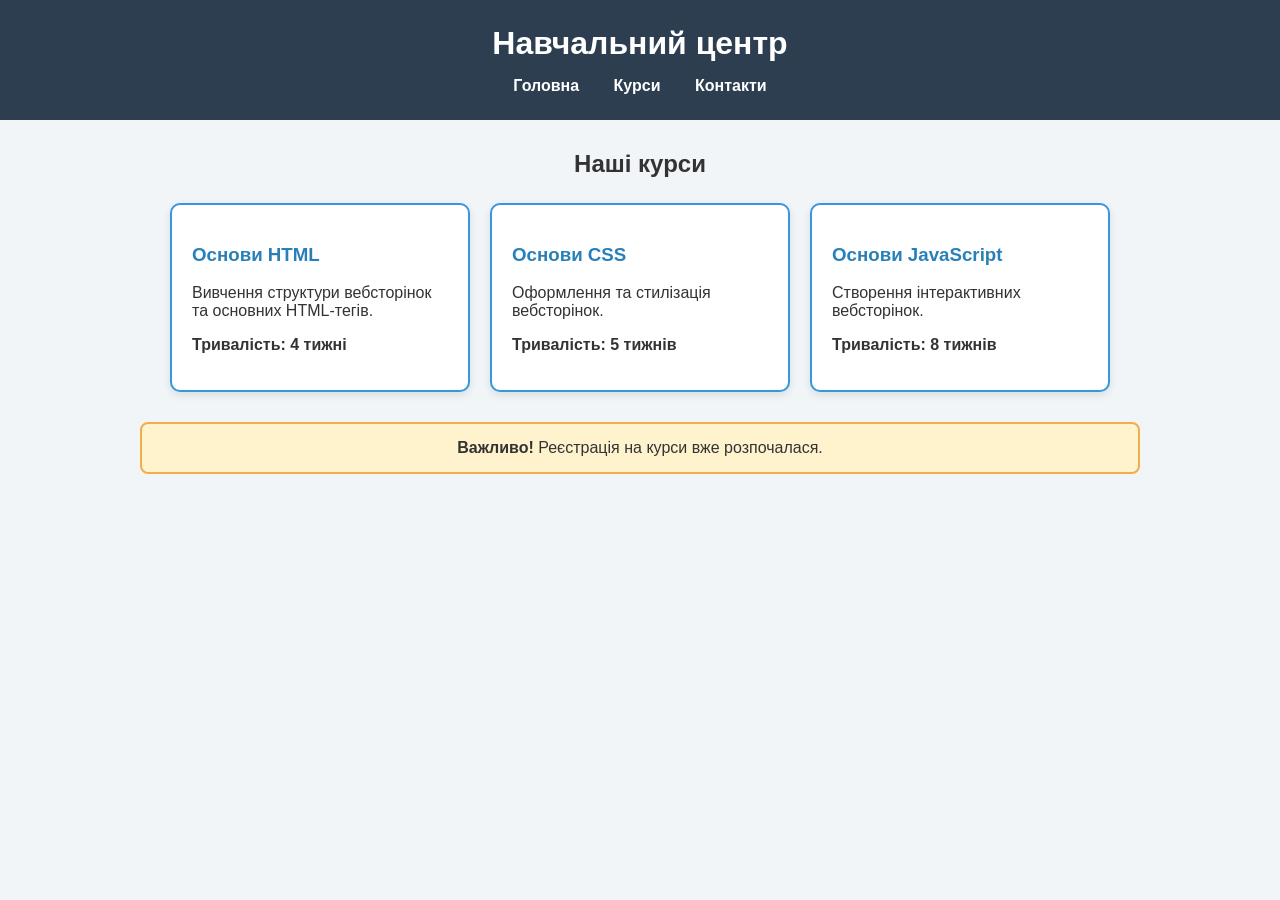
==== index.html @ c5b6ef7a "Add files via upload" ====
<!DOCTYPE html>
<html lang="uk">
<head>
    <meta charset="UTF-8">
    <meta name="viewport" content="width=device-width, initial-scale=1.0">
    <title>Навчальний центр</title>
    <link rel="stylesheet" href="style.css">
</head>
<body>

    <header>
        <h1>Навчальний центр</h1>

        <nav>
            <a href="#">Головна</a>
            <a href="#">Курси</a>
            <a href="#">Контакти</a>
        </nav>
    </header>

    <main>
        <h2>Наші курси</h2>

        <section class="courses">

            <div class="course-card">
                <h3>Основи HTML</h3>
                <p>Вивчення структури вебсторінок та основних HTML-тегів.</p>
                <p class="duration">Тривалість: 4 тижні</p>
            </div>

            <div class="course-card">
                <h3>Основи CSS</h3>
                <p>Оформлення та стилізація вебсторінок.</p>
                <p class="duration">Тривалість: 5 тижнів</p>
            </div>

            <div class="course-card">
                <h3>Основи JavaScript</h3>
                <p>Створення інтерактивних вебсторінок.</p>
                <p class="duration">Тривалість: 8 тижнів</p>
            </div>

        </section>

        <div id="important">
            <strong>Важливо!</strong> Реєстрація на курси вже розпочалася.
        </div>
    </main>

</body>
</html>
---- style.css ----
/* Загальні стилі */
body {
    font-family: Arial, sans-serif;
    background-color: #f2f5f8;
    margin: 0;
    padding: 0;
    color: #333;
}

/* Заголовок */
header {
    background-color: #2c3e50;
    color: white;
    text-align: center;
    padding: 25px;
}

h1 {
    margin: 0 0 15px;
}

/* Меню */
nav a {
    color: white;
    text-decoration: none;
    margin: 0 15px;
    font-weight: bold;
}

nav a:hover {
    text-decoration: underline;
}

/* Основна частина */
main {
    max-width: 1000px;
    margin: 30px auto;
    padding: 0 20px;
}

h2 {
    text-align: center;
    margin-bottom: 25px;
}

/* Картки курсів */
.courses {
    display: flex;
    gap: 20px;
    justify-content: center;
}

.course-card {
    background-color: white;
    border: 2px solid #3498db;
    border-radius: 10px;
    padding: 20px;
    width: 30%;
    box-sizing: border-box;
    box-shadow: 0 3px 8px rgba(0, 0, 0, 0.1);
}

.course-card h3 {
    color: #2980b9;
}

.duration {
    font-weight: bold;
}

/* Важливе повідомлення */
#important {
    background-color: #fff3cd;
    border: 2px solid #f0ad4e;
    padding: 15px;
    margin-top: 30px;
    text-align: center;
    border-radius: 8px;
}
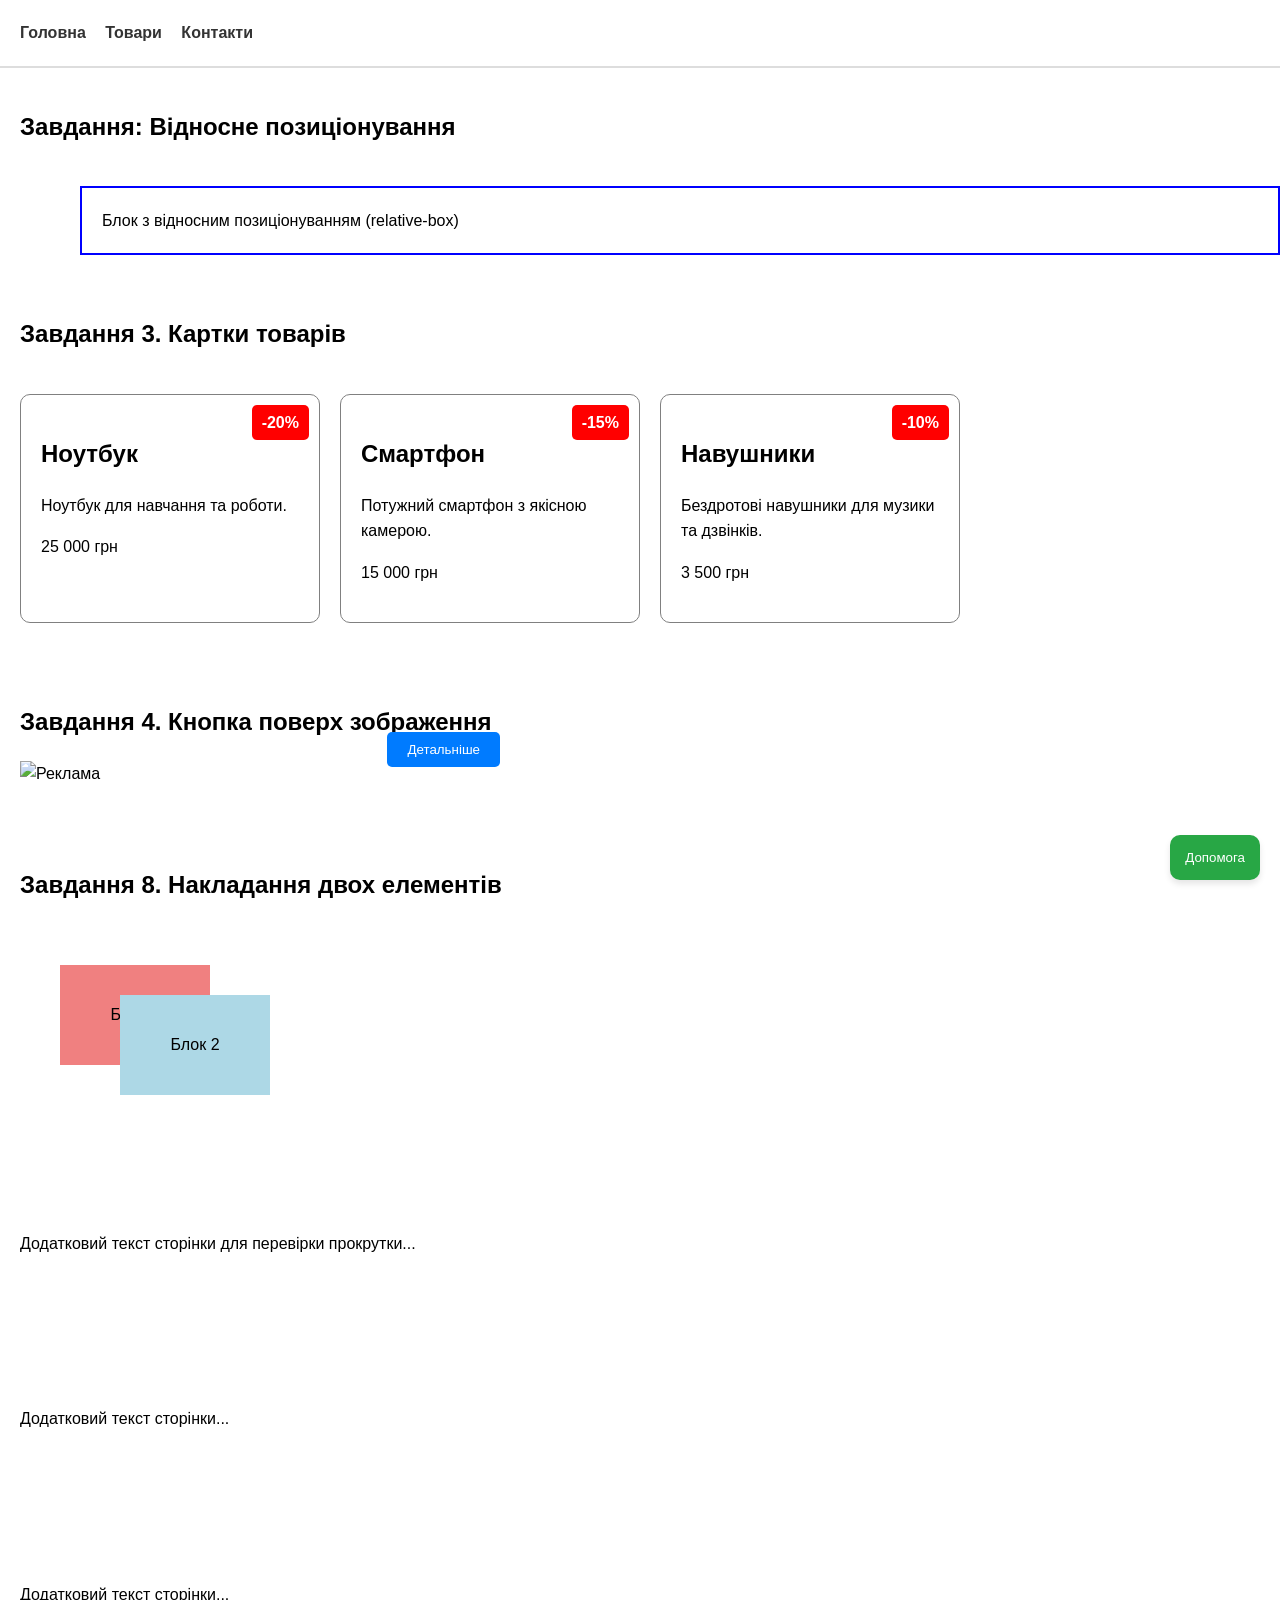
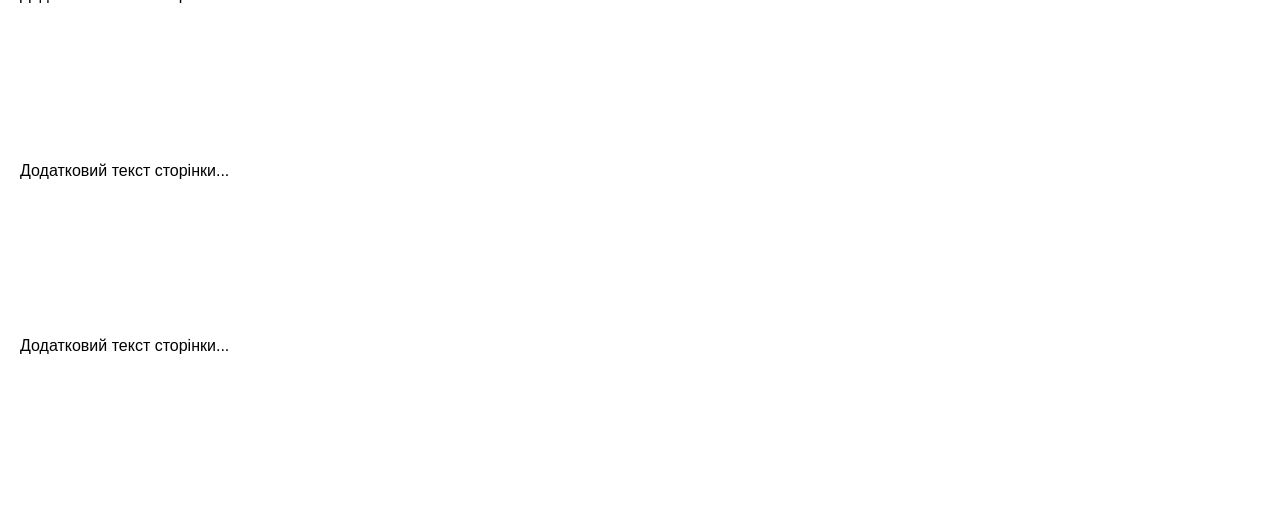
==== commit 71b92fc6: "Add files via upload" ====
--- a/index.html
+++ b/index.html
@@ -3,50 +3,85 @@
 <head>
     <meta charset="UTF-8">
     <meta name="viewport" content="width=device-width, initial-scale=1.0">
-    <title>Навчальний центр</title>
+    <title>Практична робота: Позиціонування в CSS</title>
     <link rel="stylesheet" href="style.css">
 </head>
 <body>
 
-    <header>
-        <h1>Навчальний центр</h1>
+    <!-- Завдання 6 та 7: Sticky Меню із z-index -->
+    <nav class="menu">
+        <a href="#">Головна</a>
+        <a href="#">Товари</a>
+        <a href="#">Контакти</a>
+    </nav>
 
-        <nav>
-            <a href="#">Головна</a>
-            <a href="#">Курси</a>
-            <a href="#">Контакти</a>
-        </nav>
-    </header>
+    <!-- Завдання з відносним позиціонуванням (relative-box) -->
+    <section>
+        <h2>Завдання: Відносне позиціонування</h2>
+        <div class="relative-box">
+            Блок з відносним позиціонуванням (relative-box)
+        </div>
+    </section>
 
-    <main>
-        <h2>Наші курси</h2>
-
-        <section class="courses">
-
-            <div class="course-card">
-                <h3>Основи HTML</h3>
-                <p>Вивчення структури вебсторінок та основних HTML-тегів.</p>
-                <p class="duration">Тривалість: 4 тижні</p>
+    <!-- Завдання 3 та 5: Картки товарів (relative + absolute) -->
+    <section>
+        <h2>Завдання 3. Картки товарів</h2>
+        <div class="products-container">
+            <!-- Картка 1: Ноутбук -->
+            <div class="product">
+                <span class="discount">-20%</span>
+                <h2>Ноутбук</h2>
+                <p>Ноутбук для навчання та роботи.</p>
+                <p class="price">25 000 грн</p>
             </div>
 
-            <div class="course-card">
-                <h3>Основи CSS</h3>
-                <p>Оформлення та стилізація вебсторінок.</p>
-                <p class="duration">Тривалість: 5 тижнів</p>
+            <!-- Картка 2: Смартфон -->
+            <div class="product">
+                <span class="discount">-15%</span>
+                <h2>Смартфон</h2>
+                <p>Потужний смартфон з якісною камерою.</p>
+                <p class="price">15 000 грн</p>
             </div>
 
-            <div class="course-card">
-                <h3>Основи JavaScript</h3>
-                <p>Створення інтерактивних вебсторінок.</p>
-                <p class="duration">Тривалість: 8 тижнів</p>
+            <!-- Картка 3: Навушники -->
+            <div class="product">
+                <span class="discount">-10%</span>
+                <h2>Навушники</h2>
+                <p>Бездротові навушники для музики та дзвінків.</p>
+                <p class="price">3 500 грн</p>
             </div>
+        </div>
+    </section>
 
-        </section>
+    <!-- Завдання 4: Кнопка поверх зображення -->
+    <section>
+        <h2>Завдання 4. Кнопка поверх зображення</h2>
+        <div class="banner">
+            <img src="https://via.placeholder.com/500x200" alt="Реклама">
+            <button class="banner-button">Детальніше</button>
+        </div>
+    </section>
 
-        <div id="important">
-            <strong>Важливо!</strong> Реєстрація на курси вже розпочалася.
+    <!-- Завдання 8: Накладання двох елементів (z-index) -->
+    <section>
+        <h2>Завдання 8. Накладання двох елементів</h2>
+        <div class="layers">
+            <div class="box1">Блок 1</div>
+            <div class="box2">Блок 2</div>
         </div>
-    </main>
+    </section>
+
+    <!-- Додатковий текст для створення прокручування (для перевірки position: sticky) -->
+    <section class="extra-content">
+        <p>Додатковий текст сторінки для перевірки прокрутки...</p>
+        <p>Додатковий текст сторінки...</p>
+        <p>Додатковий текст сторінки...</p>
+        <p>Додатковий текст сторінки...</p>
+        <p>Додатковий текст сторінки...</p>
+    </section>
+
+    <!-- Завдання 5: Фіксована кнопка (position: fixed) -->
+    <button class="help">Допомога</button>
 
 </body>
 </html>
--- a/style.css
+++ b/style.css
@@ -1,79 +1,141 @@
- /* Загальні стилі */
+ /* Загальні стилі для сторінки */
 body {
     font-family: Arial, sans-serif;
-    background-color: #f2f5f8;
     margin: 0;
     padding: 0;
-    color: #333;
+    line-height: 1.6;
 }
 
-/* Заголовок */
-header {
-    background-color: #2c3e50;
-    color: white;
-    text-align: center;
-    padding: 25px;
+section {
+    padding: 20px;
 }
 
-h1 {
-    margin: 0 0 15px;
+/* 1. Відносне позиціонування */
+.relative-box {
+    position: relative;
+    top: 20px;
+    left: 40px;
+    border: 2px solid blue;
+    padding: 20px;
+    margin: 20px;
 }
 
-/* Меню */
-nav a {
+/* 2. Завдання 3 та 5: Картки товарів */
+.products-container {
+    display: flex;
+    gap: 20px;
+    flex-wrap: wrap;
+}
+
+.product {
+    position: relative;
+    width: 300px;
+    border: 1px solid gray;
+    border-radius: 10px;
+    padding: 20px;
+    margin: 20px 0;
+    box-sizing: border-box;
+}
+
+.discount {
+    position: absolute;
+    top: 10px;
+    right: 10px;
+    background-color: red;
     color: white;
-    text-decoration: none;
-    margin: 0 15px;
+    padding: 5px 10px;
+    border-radius: 5px;
     font-weight: bold;
 }
 
-nav a:hover {
-    text-decoration: underline;
+/* 3. Завдання 4: Баннер з кнопкою */
+.banner {
+    position: relative;
+    width: 500px;
+    margin: 20px 0;
 }
 
-/* Основна частина */
-main {
-    max-width: 1000px;
-    margin: 30px auto;
-    padding: 0 20px;
+.banner img {
+    width: 100%;
+    display: block;
 }
 
-h2 {
-    text-align: center;
-    margin-bottom: 25px;
+.banner-button {
+    position: absolute;
+    right: 20px;
+    bottom: 20px;
+    padding: 10px 20px;
+    background-color: #007bff;
+    color: white;
+    border: none;
+    border-radius: 5px;
+    cursor: pointer;
 }
 
-/* Картки курсів */
-.courses {
+/* 4. Завдання 5: Фіксована кнопка "Допомога" */
+.help {
+    position: fixed;
+    right: 20px;
+    bottom: 20px;
+    padding: 15px;
+    border: none;
+    border-radius: 10px;
+    background-color: #28a745;
+    color: white;
+    cursor: pointer;
+    box-shadow: 0 4px 6px rgba(0,0,0,0.1);
+}
+
+/* 5. Завдання 6 та 7: Навігаційне меню (sticky + z-index) */
+.menu {
+    position: sticky;
+    top: 0;
+    background-color: white;
+    padding: 20px;
+    border-bottom: 2px solid #ddd;
+    z-index: 100;
+}
+
+.menu a {
+    margin-right: 15px;
+    text-decoration: none;
+    color: #333;
+    font-weight: bold;
+}
+
+/* 6. Завдання 8: Накладання двох елементів */
+.layers {
+    position: relative;
+    height: 250px;
+}
+
+.box1 {
+    position: absolute;
+    top: 40px;
+    left: 40px;
+    width: 150px;
+    height: 100px;
+    background-color: lightcoral;
+    z-index: 1;
     display: flex;
-    gap: 20px;
+    align-items: center;
     justify-content: center;
 }
 
-.course-card {
-    background-color: white;
-    border: 2px solid #3498db;
-    border-radius: 10px;
-    padding: 20px;
-    width: 30%;
-    box-sizing: border-box;
-    box-shadow: 0 3px 8px rgba(0, 0, 0, 0.1);
+.box2 {
+    position: absolute;
+    top: 70px;
+    left: 100px;
+    width: 150px;
+    height: 100px;
+    background-color: lightblue;
+    z-index: 2;
+    display: flex;
+    align-items: center;
+    justify-content: center;
 }
 
-.course-card h3 {
-    color: #2980b9;
-}
-
-.duration {
-    font-weight: bold;
-}
-
-/* Важливе повідомлення */
-#important {
-    background-color: #fff3cd;
-    border: 2px solid #f0ad4e;
-    padding: 15px;
-    margin-top: 30px;
-    text-align: center;
-    border-radius: 8px;
+/* Стилі для додаткового вмісту, щоб сторінка мала можливість прокрутки */
+.extra-content p {
+    margin-bottom: 150px;
 }
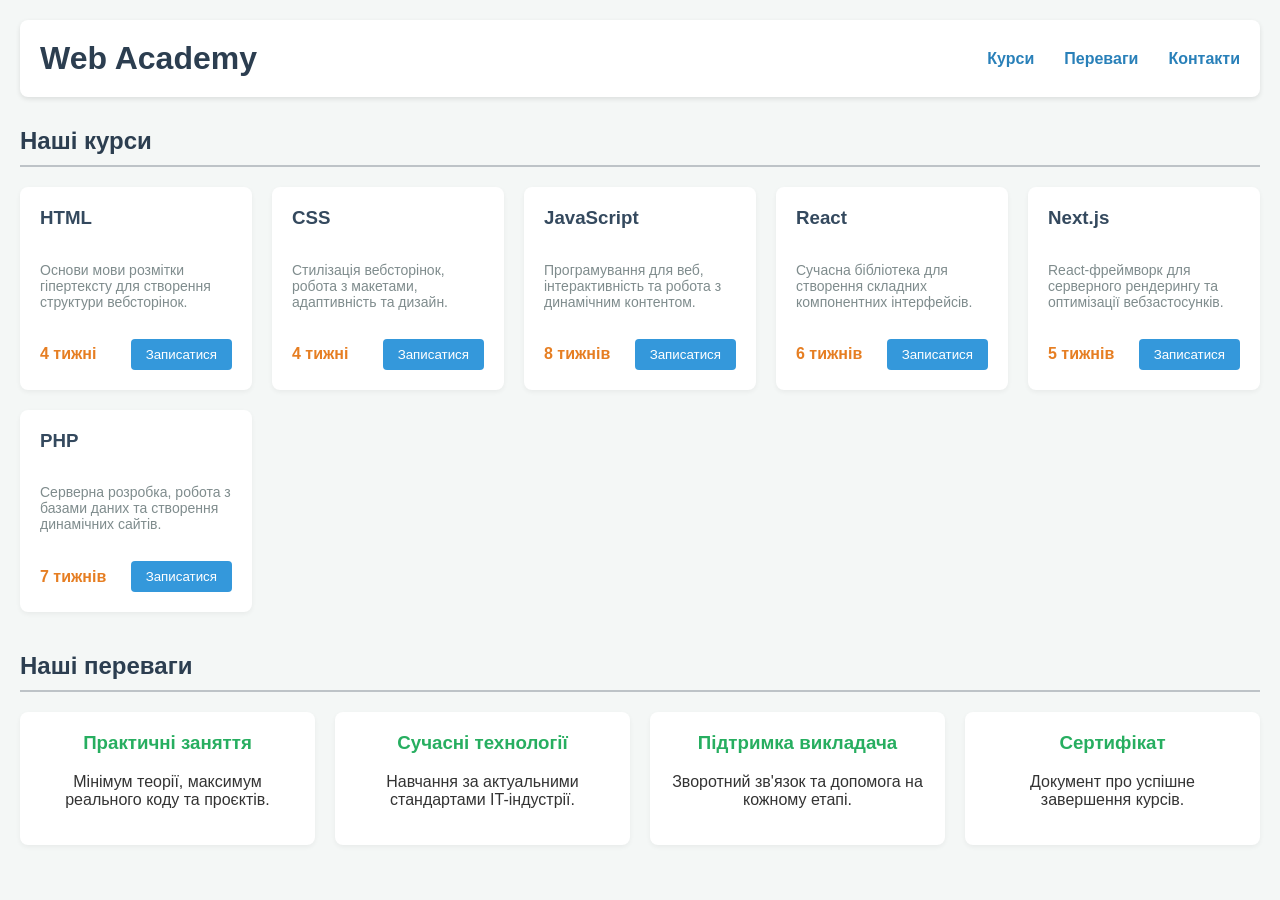
==== commit a2696044: "Add files via upload" ====
--- a/index.html
+++ b/index.html
@@ -3,85 +3,106 @@
 <head>
     <meta charset="UTF-8">
     <meta name="viewport" content="width=device-width, initial-scale=1.0">
-    <title>Практична робота: Позиціонування в CSS</title>
+    <title>Web Academy - Навчальний центр</title>
     <link rel="stylesheet" href="style.css">
 </head>
 <body>
+    <!-- Назва навчального центру та меню -->
+    <header>
+        <h1 class="logo">Web Academy</h1>
+        <nav>
+            <ul class="menu">
+                <li><a href="#courses">Курси</a></li>
+                <li><a href="#advantages">Переваги</a></li>
+                <li><a href="#contacts">Контакти</a></li>
+            </ul>
+        </nav>
+    </header>
 
-    <!-- Завдання 6 та 7: Sticky Меню із z-index -->
-    <nav class="menu">
-        <a href="#">Головна</a>
-        <a href="#">Товари</a>
-        <a href="#">Контакти</a>
-    </nav>
+    <main>
+        <!-- Блок «Наші курси» -->
+        <section id="courses">
+            <h2>Наші курси</h2>
+            <div class="courses">
+                <!-- Картка 1 -->
+                <div class="course-card">
+                    <h3>HTML</h3>
+                    <p class="description">Основи мови розмітки гіпертексту для створення структури вебсторінок.</p>
+                    <div class="course-bottom">
+                        <span>4 тижні</span>
+                        <button>Записатися</button>
+                    </div>
+                </div>
+                <!-- Картка 2 -->
+                <div class="course-card">
+                    <h3>CSS</h3>
+                    <p class="description">Стилізація вебсторінок, робота з макетами, адаптивність та дизайн.</p>
+                    <div class="course-bottom">
+                        <span>4 тижні</span>
+                        <button>Записатися</button>
+                    </div>
+                </div>
+                <!-- Картка 3 -->
+                <div class="course-card">
+                    <h3>JavaScript</h3>
+                    <p class="description">Програмування для веб, інтерактивність та робота з динамічним контентом.</p>
+                    <div class="course-bottom">
+                        <span>8 тижнів</span>
+                        <button>Записатися</button>
+                    </div>
+                </div>
+                <!-- Картка 4 -->
+                <div class="course-card">
+                    <h3>React</h3>
+                    <p class="description">Сучасна бібліотека для створення складних компонентних інтерфейсів.</p>
+                    <div class="course-bottom">
+                        <span>6 тижнів</span>
+                        <button>Записатися</button>
+                    </div>
+                </div>
+                <!-- Картка 5 -->
+                <div class="course-card">
+                    <h3>Next.js</h3>
+                    <p class="description">React-фреймворк для серверного рендерингу та оптимізації вебзастосунків.</p>
+                    <div class="course-bottom">
+                        <span>5 тижнів</span>
+                        <button>Записатися</button>
+                    </div>
+                </div>
+                <!-- Картка 6 -->
+                <div class="course-card">
+                    <h3>PHP</h3>
+                    <p class="description">Серверна розробка, робота з базами даних та створення динамічних сайтів.</p>
+                    <div class="course-bottom">
+                        <span>7 тижнів</span>
+                        <button>Записатися</button>
+                    </div>
+                </div>
+            </div>
+        </section>
 
-    <!-- Завдання з відносним позиціонуванням (relative-box) -->
-    <section>
-        <h2>Завдання: Відносне позиціонування</h2>
-        <div class="relative-box">
-            Блок з відносним позиціонуванням (relative-box)
-        </div>
-    </section>
-
-    <!-- Завдання 3 та 5: Картки товарів (relative + absolute) -->
-    <section>
-        <h2>Завдання 3. Картки товарів</h2>
-        <div class="products-container">
-            <!-- Картка 1: Ноутбук -->
-            <div class="product">
-                <span class="discount">-20%</span>
-                <h2>Ноутбук</h2>
-                <p>Ноутбук для навчання та роботи.</p>
-                <p class="price">25 000 грн</p>
+        <!-- Блок «Наші переваги» -->
+        <section id="advantages">
+            <h2>Наші переваги</h2>
+            <div class="advantages">
+                <div class="advantage-item">
+                    <h3>Практичні заняття</h3>
+                    <p>Мінімум теорії, максимум реального коду та проєктів.</p>
+                </div>
+                <div class="advantage-item">
+                    <h3>Сучасні технології</h3>
+                    <p>Навчання за актуальними стандартами IT-індустрії.</p>
+                </div>
+                <div class="advantage-item">
+                    <h3>Підтримка викладача</h3>
+                    <p>Зворотний зв'язок та допомога на кожному етапі.</p>
+                </div>
+                <div class="advantage-item">
+                    <h3>Сертифікат</h3>
+                    <p>Документ про успішне завершення курсів.</p>
+                </div>
             </div>
-
-            <!-- Картка 2: Смартфон -->
-            <div class="product">
-                <span class="discount">-15%</span>
-                <h2>Смартфон</h2>
-                <p>Потужний смартфон з якісною камерою.</p>
-                <p class="price">15 000 грн</p>
-            </div>
-
-            <!-- Картка 3: Навушники -->
-            <div class="product">
-                <span class="discount">-10%</span>
-                <h2>Навушники</h2>
-                <p>Бездротові навушники для музики та дзвінків.</p>
-                <p class="price">3 500 грн</p>
-            </div>
-        </div>
-    </section>
-
-    <!-- Завдання 4: Кнопка поверх зображення -->
-    <section>
-        <h2>Завдання 4. Кнопка поверх зображення</h2>
-        <div class="banner">
-            <img src="https://via.placeholder.com/500x200" alt="Реклама">
-            <button class="banner-button">Детальніше</button>
-        </div>
-    </section>
-
-    <!-- Завдання 8: Накладання двох елементів (z-index) -->
-    <section>
-        <h2>Завдання 8. Накладання двох елементів</h2>
-        <div class="layers">
-            <div class="box1">Блок 1</div>
-            <div class="box2">Блок 2</div>
-        </div>
-    </section>
-
-    <!-- Додатковий текст для створення прокручування (для перевірки position: sticky) -->
-    <section class="extra-content">
-        <p>Додатковий текст сторінки для перевірки прокрутки...</p>
-        <p>Додатковий текст сторінки...</p>
-        <p>Додатковий текст сторінки...</p>
-        <p>Додатковий текст сторінки...</p>
-        <p>Додатковий текст сторінки...</p>
-    </section>
-
-    <!-- Завдання 5: Фіксована кнопка (position: fixed) -->
-    <button class="help">Допомога</button>
-
+        </section>
+    </main>
 </body>
 </html>
--- a/style.css
+++ b/style.css
@@ -1,141 +1,143 @@
- /* Загальні стилі для сторінки */
+ /* Загальні стилі */
 body {
     font-family: Arial, sans-serif;
     margin: 0;
-    padding: 0;
-    line-height: 1.6;
+    padding: 20px;
+    background-color: #f4f7f6;
+    color: #333;
 }
 
-section {
+header {
+    background: #fff;
     padding: 20px;
+    border-radius: 8px;
+    box-shadow: 0 2px 5px rgba(0,0,0,0.1);
+    margin-bottom: 30px;
+    display: flex;
+    justify-content: space-between;
+    align-items: center;
 }
 
-/* 1. Відносне позиціонування */
-.relative-box {
-    position: relative;
-    top: 20px;
-    left: 40px;
-    border: 2px solid blue;
-    padding: 20px;
-    margin: 20px;
+.logo {
+    margin: 0;
+    color: #2c3e50;
 }
 
-/* 2. Завдання 3 та 5: Картки товарів */
-.products-container {
+/* Меню через Flexbox */
+.menu {
     display: flex;
-    gap: 20px;
-    flex-wrap: wrap;
+    justify-content: center;
+    gap: 30px;
+    list-style: none;
+    margin: 0;
+    padding: 0;
 }
 
-.product {
-    position: relative;
-    width: 300px;
-    border: 1px solid gray;
-    border-radius: 10px;
-    padding: 20px;
-    margin: 20px 0;
-    box-sizing: border-box;
-}
-
-.discount {
-    position: absolute;
-    top: 10px;
-    right: 10px;
-    background-color: red;
-    color: white;
-    padding: 5px 10px;
-    border-radius: 5px;
+.menu a {
+    text-decoration: none;
+    color: #2980b9;
     font-weight: bold;
 }
 
-/* 3. Завдання 4: Баннер з кнопкою */
-.banner {
-    position: relative;
-    width: 500px;
-    margin: 20px 0;
+.menu a:hover {
+    color: #1abc9c;
 }
 
-.banner img {
-    width: 100%;
-    display: block;
+h2 {
+    color: #2c3e50;
+    border-bottom: 2px solid #bdc3c7;
+    padding-bottom: 10px;
 }
 
-.banner-button {
-    position: absolute;
-    right: 20px;
-    bottom: 20px;
-    padding: 10px 20px;
-    background-color: #007bff;
+/* Курси через CSS Grid (адаптивна сітка) */
+.courses {
+    display: grid;
+    grid-template-columns: repeat(auto-fit, minmax(230px, 1fr));
+    gap: 20px;
+    margin-bottom: 40px;
+}
+
+.course-card {
+    background: #fff;
+    padding: 20px;
+    border-radius: 8px;
+    box-shadow: 0 2px 5px rgba(0,0,0,0.05);
+    display: flex;
+    flex-direction: column;
+    justify-content: space-between;
+}
+
+.course-card h3 {
+    margin-top: 0;
+    color: #34495e;
+}
+
+.description {
+    color: #7f8c8d;
+    font-size: 14px;
+    flex-grow: 1;
+}
+
+/* Нижня частина картки курсу через Flexbox */
+.course-bottom {
+    display: flex;
+    justify-content: space-between;
+    align-items: center;
+    margin-top: 15px;
+}
+
+.course-bottom span {
+    font-weight: bold;
+    color: #e67e22;
+}
+
+.course-bottom button {
+    background: #3498db;
     color: white;
     border: none;
-    border-radius: 5px;
+    padding: 8px 15px;
+    border-radius: 4px;
     cursor: pointer;
+    transition: background 0.3s;
 }
 
-/* 4. Завдання 5: Фіксована кнопка "Допомога" */
-.help {
-    position: fixed;
-    right: 20px;
-    bottom: 20px;
-    padding: 15px;
-    border: none;
-    border-radius: 10px;
-    background-color: #28a745;
-    color: white;
-    cursor: pointer;
-    box-shadow: 0 4px 6px rgba(0,0,0,0.1);
+.course-bottom button:hover {
+    background: #2980b9;
 }
 
-/* 5. Завдання 6 та 7: Навігаційне меню (sticky + z-index) */
-.menu {
-    position: sticky;
-    top: 0;
-    background-color: white;
-    padding: 20px;
-    border-bottom: 2px solid #ddd;
-    z-index: 100;
+/* Блок «Наші переваги» через CSS Grid (4 колонки) */
+.advantages {
+    display: grid;
+    grid-template-columns: repeat(4, 1fr);
+    gap: 20px;
 }
 
-.menu a {
-    margin-right: 15px;
-    text-decoration: none;
-    color: #333;
-    font-weight: bold;
+.advantage-item {
+    background: #fff;
+    padding: 20px;
+    border-radius: 8px;
+    box-shadow: 0 2px 5px rgba(0,0,0,0.05);
+    text-align: center;
 }
 
-/* 6. Завдання 8: Накладання двох елементів */
-.layers {
-    position: relative;
-    height: 250px;
+.advantage-item h3 {
+    color: #27ae60;
+    margin-top: 0;
 }
 
-.box1 {
-    position: absolute;
-    top: 40px;
-    left: 40px;
-    width: 150px;
-    height: 100px;
-    background-color: lightcoral;
-    z-index: 1;
-    display: flex;
-    align-items: center;
-    justify-content: center;
+/* Адаптивність для менших екранів */
+@media (max-width: 768px) {
+    .advantages {
+        grid-template-columns: repeat(2, 1fr);
+    }
 }
 
-.box2 {
-    position: absolute;
-    top: 70px;
-    left: 100px;
-    width: 150px;
-    height: 100px;
-    background-color: lightblue;
-    z-index: 2;
-    display: flex;
-    align-items: center;
-    justify-content: center;
-}
-
-/* Стилі для додаткового вмісту, щоб сторінка мала можливість прокрутки */
-.extra-content p {
-    margin-bottom: 150px;
+@media (max-width: 480px) {
+    .advantages {
+        grid-template-columns: 1fr;
+    }
+    header {
+        flex-direction: column;
+        gap: 15px;
+    }
 }
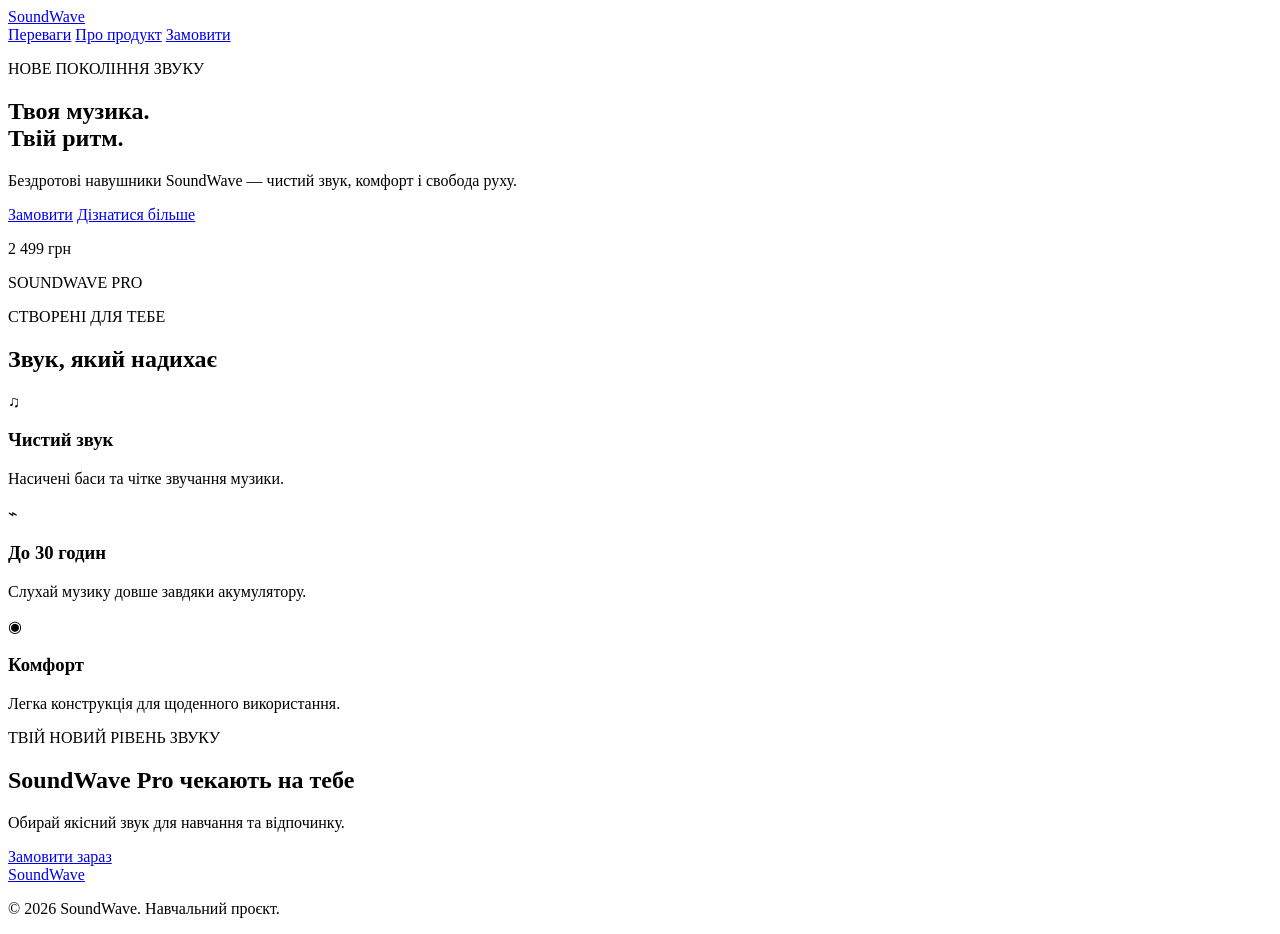
==== commit 8a015716: "Add files via upload" ====
--- a/index.html
+++ b/index.html
@@ -3,106 +3,96 @@
 <head>
     <meta charset="UTF-8">
     <meta name="viewport" content="width=device-width, initial-scale=1.0">
-    <title>Web Academy - Навчальний центр</title>
-    <link rel="stylesheet" href="style.css">
+    <title>SoundWave — Навушники</title>
+    <link rel="stylesheet" href="style-scss.css">
 </head>
 <body>
-    <!-- Назва навчального центру та меню -->
-    <header>
-        <h1 class="logo">Web Academy</h1>
-        <nav>
-            <ul class="menu">
-                <li><a href="#courses">Курси</a></li>
-                <li><a href="#advantages">Переваги</a></li>
-                <li><a href="#contacts">Контакти</a></li>
-            </ul>
-        </nav>
-    </header>
 
-    <main>
-        <!-- Блок «Наші курси» -->
-        <section id="courses">
-            <h2>Наші курси</h2>
-            <div class="courses">
-                <!-- Картка 1 -->
-                <div class="course-card">
-                    <h3>HTML</h3>
-                    <p class="description">Основи мови розмітки гіпертексту для створення структури вебсторінок.</p>
-                    <div class="course-bottom">
-                        <span>4 тижні</span>
-                        <button>Записатися</button>
-                    </div>
-                </div>
-                <!-- Картка 2 -->
-                <div class="course-card">
-                    <h3>CSS</h3>
-                    <p class="description">Стилізація вебсторінок, робота з макетами, адаптивність та дизайн.</p>
-                    <div class="course-bottom">
-                        <span>4 тижні</span>
-                        <button>Записатися</button>
-                    </div>
-                </div>
-                <!-- Картка 3 -->
-                <div class="course-card">
-                    <h3>JavaScript</h3>
-                    <p class="description">Програмування для веб, інтерактивність та робота з динамічним контентом.</p>
-                    <div class="course-bottom">
-                        <span>8 тижнів</span>
-                        <button>Записатися</button>
-                    </div>
-                </div>
-                <!-- Картка 4 -->
-                <div class="course-card">
-                    <h3>React</h3>
-                    <p class="description">Сучасна бібліотека для створення складних компонентних інтерфейсів.</p>
-                    <div class="course-bottom">
-                        <span>6 тижнів</span>
-                        <button>Записатися</button>
-                    </div>
-                </div>
-                <!-- Картка 5 -->
-                <div class="course-card">
-                    <h3>Next.js</h3>
-                    <p class="description">React-фреймворк для серверного рендерингу та оптимізації вебзастосунків.</p>
-                    <div class="course-bottom">
-                        <span>5 тижнів</span>
-                        <button>Записатися</button>
-                    </div>
-                </div>
-                <!-- Картка 6 -->
-                <div class="course-card">
-                    <h3>PHP</h3>
-                    <p class="description">Серверна розробка, робота з базами даних та створення динамічних сайтів.</p>
-                    <div class="course-bottom">
-                        <span>7 тижнів</span>
-                        <button>Записатися</button>
-                    </div>
-                </div>
+<header class="site-header">
+    <a href="#" class="logo">Sound<span>Wave</span></a>
+
+    <nav class="menu">
+        <a href="#features">Переваги</a>
+        <a href="#about">Про продукт</a>
+        <a href="#order">Замовити</a>
+    </nav>
+</header>
+
+<main>
+    <section class="hero" id="about">
+        <div class="hero-content">
+            <p class="eyebrow">НОВЕ ПОКОЛІННЯ ЗВУКУ</p>
+            <h1>Твоя музика.<br><span>Твій ритм.</span></h1>
+
+            <p class="hero-text">
+                Бездротові навушники SoundWave —
+                чистий звук, комфорт і свобода руху.
+            </p>
+
+            <div class="hero-actions">
+                <a href="#order" class="button button-primary">Замовити</a>
+                <a href="#features" class="button button-secondary">
+                    Дізнатися більше
+                </a>
             </div>
-        </section>
 
-        <!-- Блок «Наші переваги» -->
-        <section id="advantages">
-            <h2>Наші переваги</h2>
-            <div class="advantages">
-                <div class="advantage-item">
-                    <h3>Практичні заняття</h3>
-                    <p>Мінімум теорії, максимум реального коду та проєктів.</p>
-                </div>
-                <div class="advantage-item">
-                    <h3>Сучасні технології</h3>
-                    <p>Навчання за актуальними стандартами IT-індустрії.</p>
-                </div>
-                <div class="advantage-item">
-                    <h3>Підтримка викладача</h3>
-                    <p>Зворотний зв'язок та допомога на кожному етапі.</p>
-                </div>
-                <div class="advantage-item">
-                    <h3>Сертифікат</h3>
-                    <p>Документ про успішне завершення курсів.</p>
-                </div>
+            <p class="price">2 499 грн</p>
+        </div>
+
+        <div class="product-art">
+            <div class="glow"></div>
+            <div class="headphone headphone-left">
+                <div class="ear-cup"></div>
             </div>
-        </section>
-    </main>
+            <div class="headphone headphone-right">
+                <div class="ear-cup"></div>
+            </div>
+            <div class="product-caption">SOUNDWAVE PRO</div>
+        </div>
+    </section>
+
+    <section class="section features" id="features">
+        <p class="eyebrow">СТВОРЕНІ ДЛЯ ТЕБЕ</p>
+        <h2>Звук, який надихає</h2>
+
+        <div class="feature-grid">
+            <article class="feature-card">
+                <div class="feature-icon">♫</div>
+                <h3>Чистий звук</h3>
+                <p>Насичені баси та чітке звучання музики.</p>
+            </article>
+
+            <article class="feature-card">
+                <div class="feature-icon">⌁</div>
+                <h3>До 30 годин</h3>
+                <p>Слухай музику довше завдяки акумулятору.</p>
+            </article>
+
+            <article class="feature-card">
+                <div class="feature-icon">◉</div>
+                <h3>Комфорт</h3>
+                <p>Легка конструкція для щоденного використання.</p>
+            </article>
+        </div>
+    </section>
+
+    <section class="section order" id="order">
+        <div>
+            <p class="eyebrow">ТВІЙ НОВИЙ РІВЕНЬ ЗВУКУ</p>
+            <h2>SoundWave Pro чекають на тебе</h2>
+            <p>Обирай якісний звук для навчання та відпочинку.</p>
+        </div>
+
+        <a class="button button-light" href="mailto:order@example.com">
+            Замовити зараз
+        </a>
+    </section>
+</main>
+
+<footer class="site-footer">
+    <a href="#" class="logo">Sound<span>Wave</span></a>
+    <p>© 2026 SoundWave. Навчальний проєкт.</p>
+</footer>
+
 </body>
 </html>
